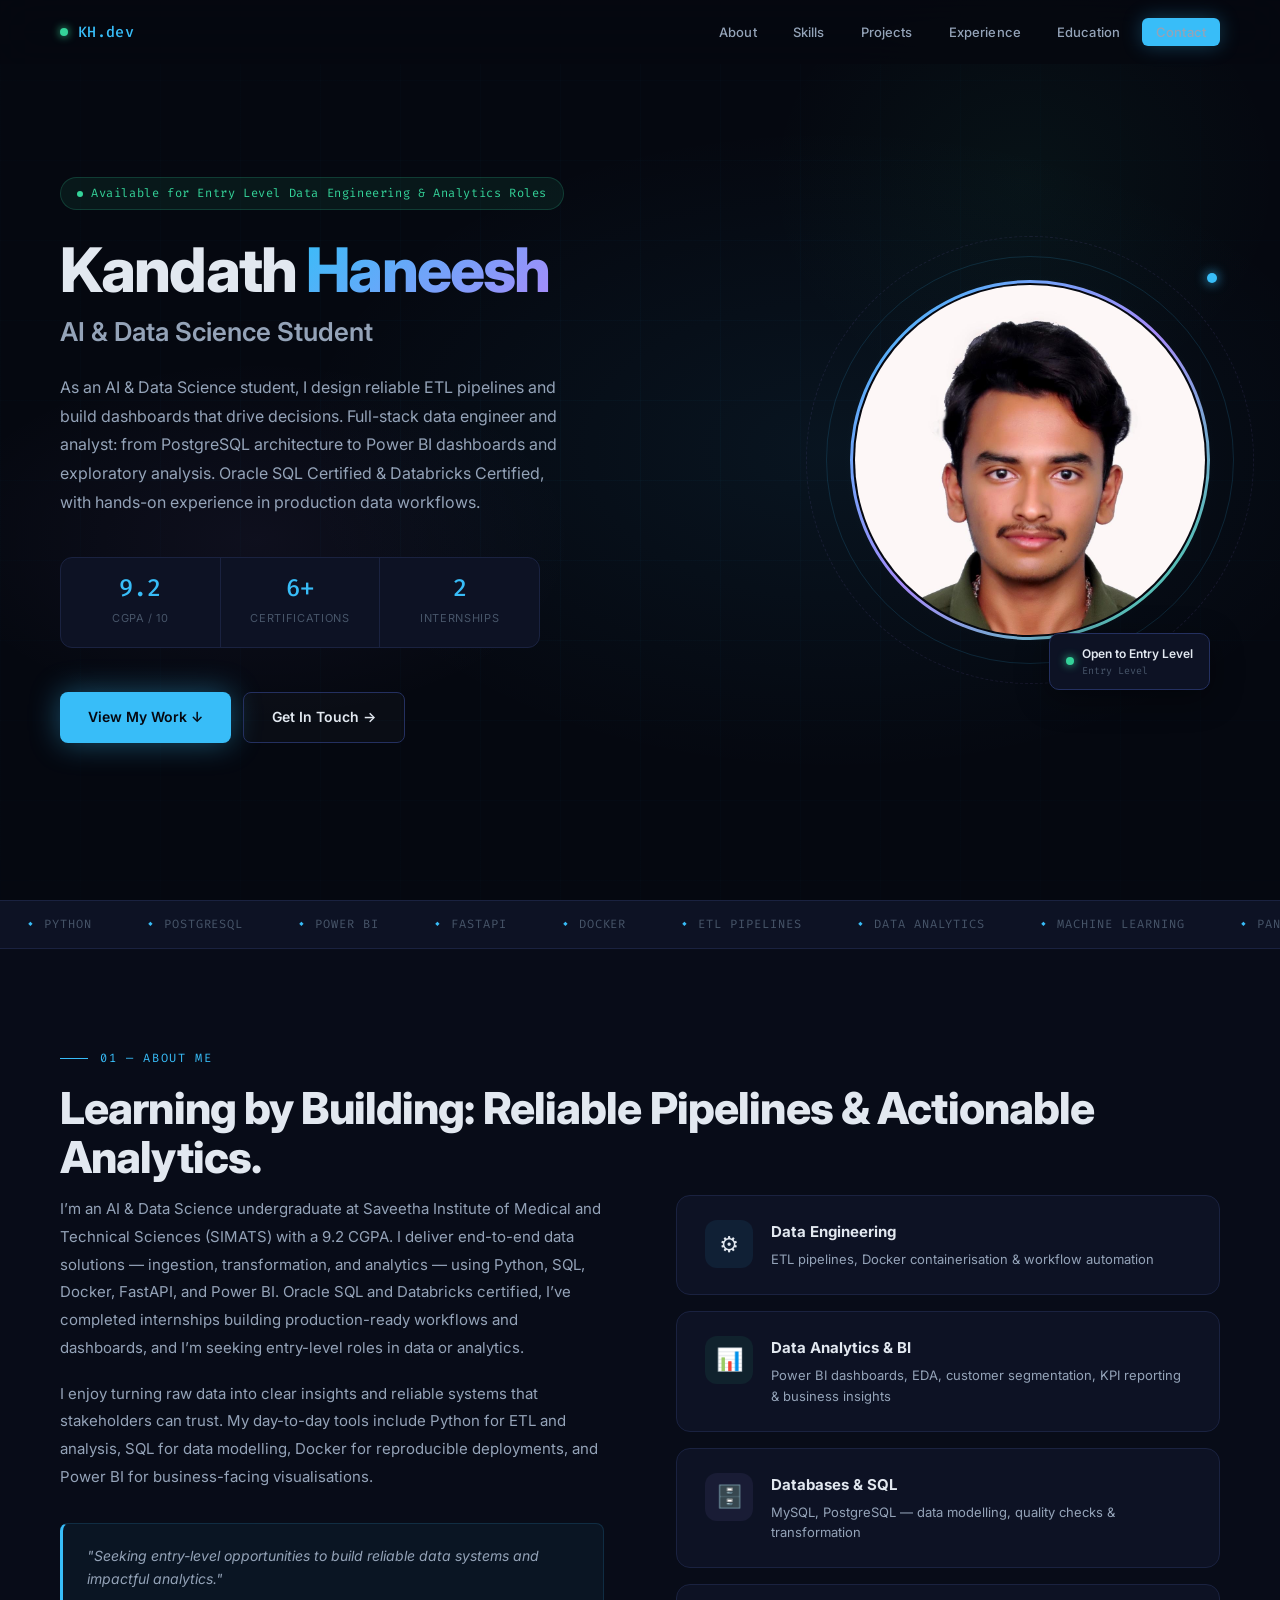
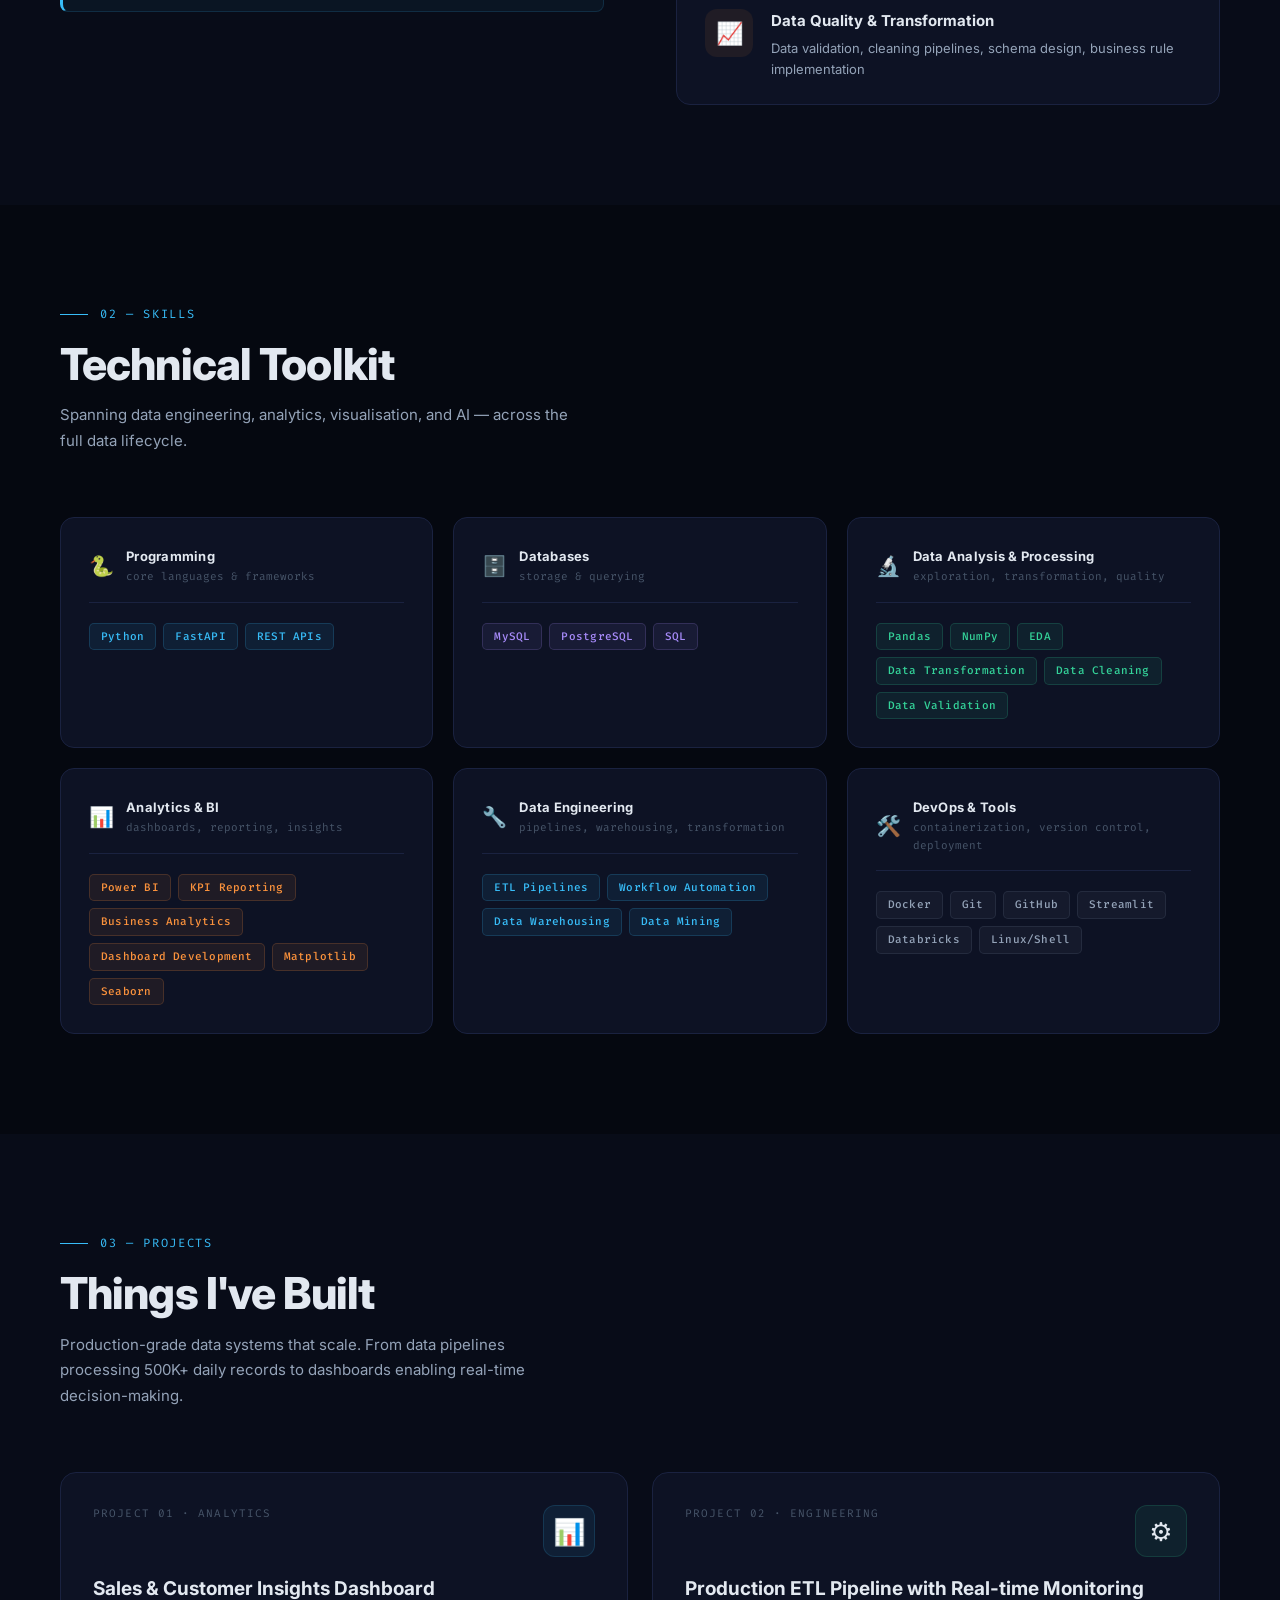
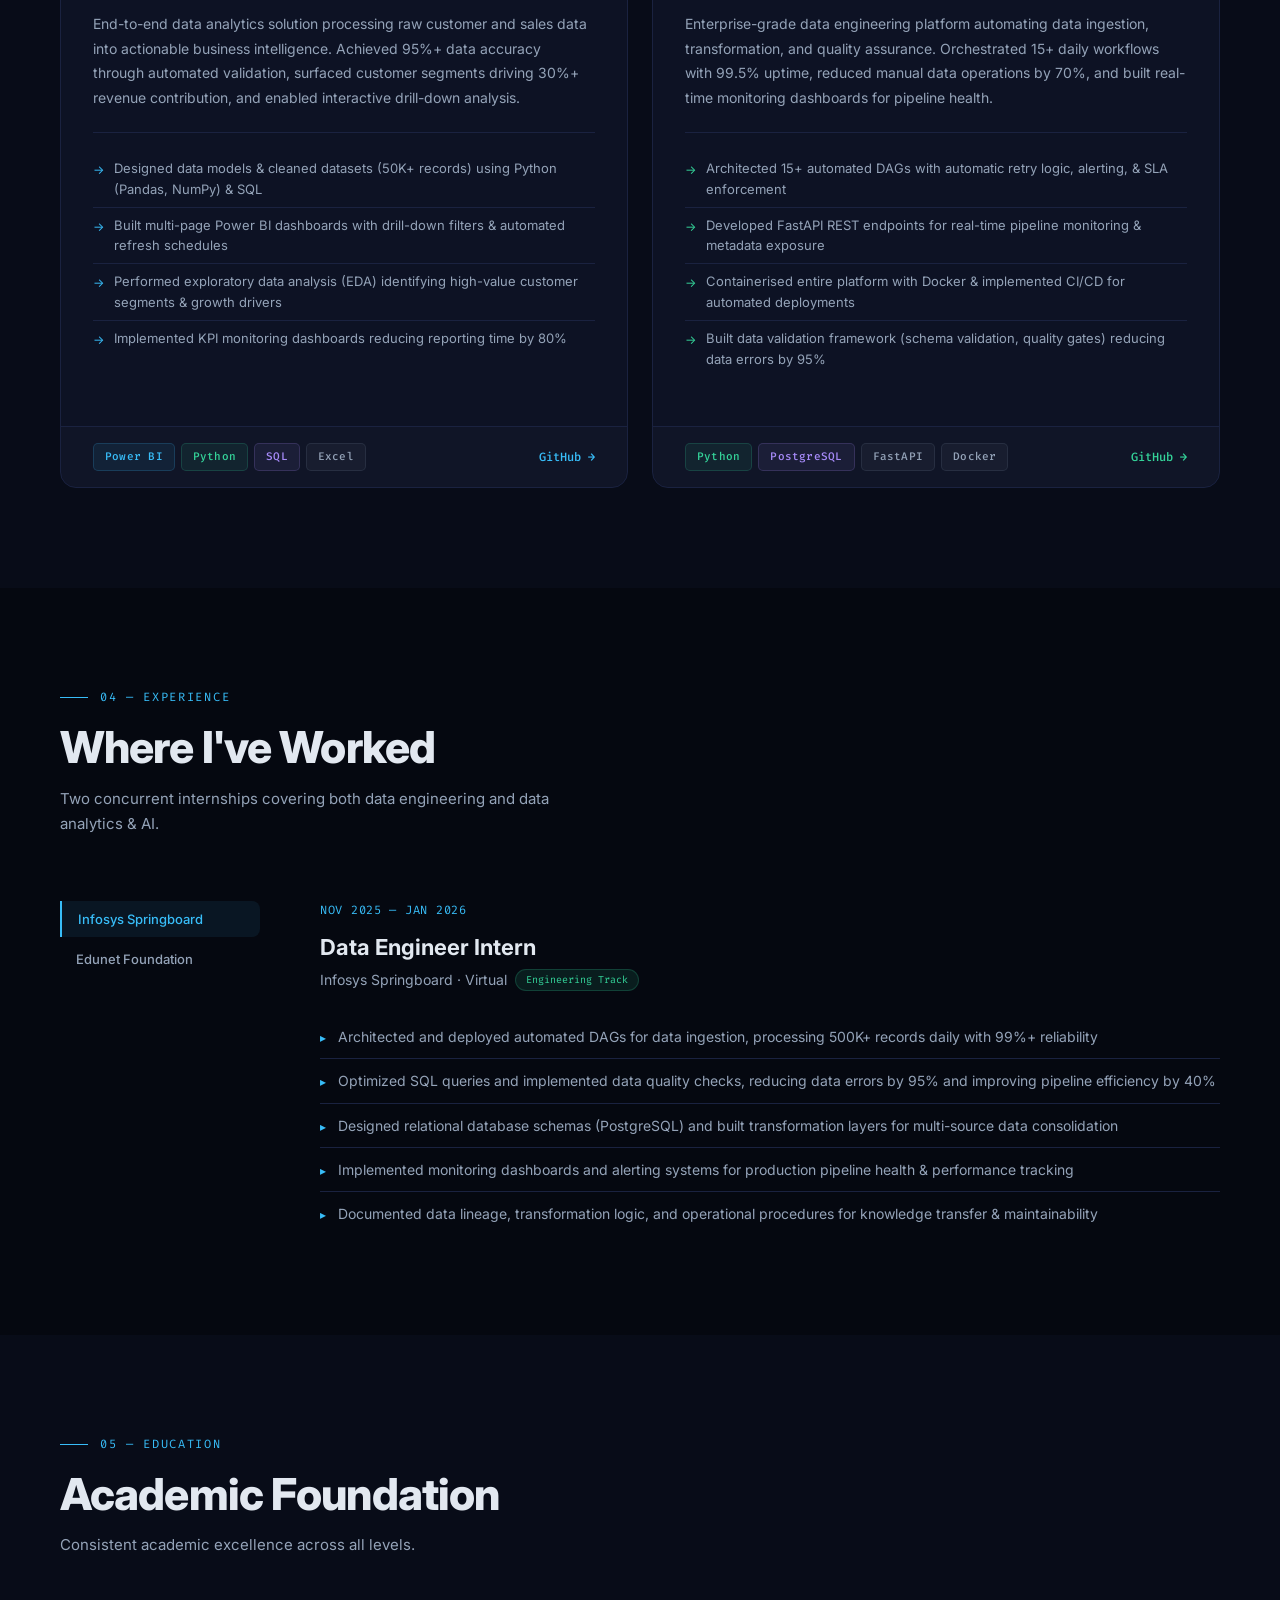
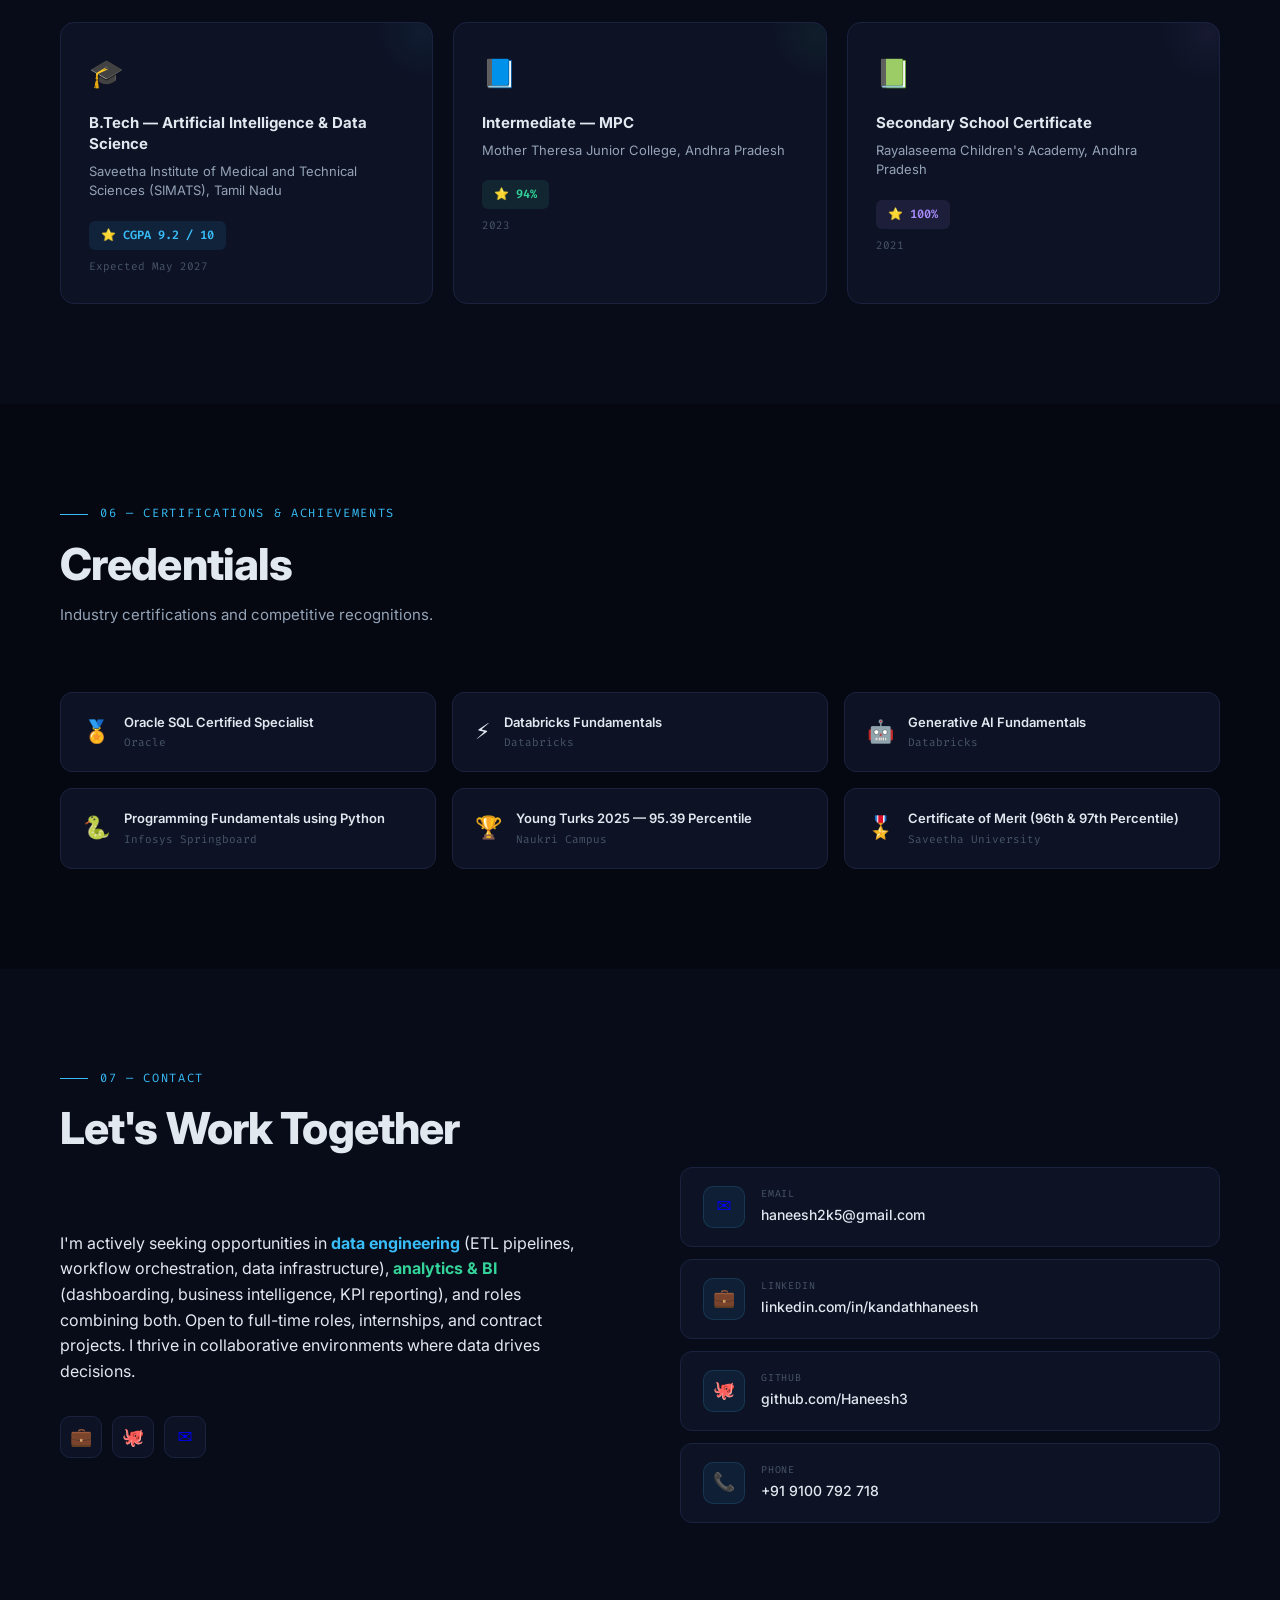
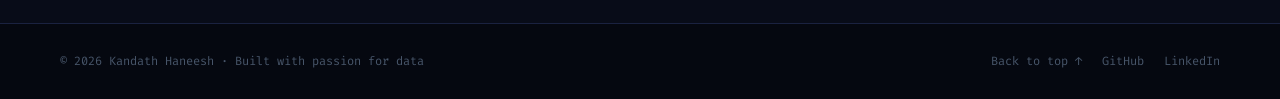
==== haneesh_portfolio.html @ 793ea44b "Initial commit" ====
<!DOCTYPE html>
<html lang="en">
<head>
<meta charset="UTF-8">
<meta name="viewport" content="width=device-width, initial-scale=1.0">
<title>Kandath Haneesh — AI & Data Science</title>
<link rel="preconnect" href="https://fonts.googleapis.com">
<link href="https://fonts.googleapis.com/css2?family=Inter:wght@300;400;500;600;700;800&family=Fira+Code:wght@300;400;500&display=swap" rel="stylesheet">
<link rel="stylesheet" href="styles.css">
</head>
<body>
<nav id="navbar">
  <a href="#hero" class="nav-logo">
    <span class="nav-logo-dot"></span>
    KH.dev
  </a>
  <ul class="nav-menu">
    <li><a href="#about">About</a></li>
    <li><a href="#skills">Skills</a></li>
    <li><a href="#projects">Projects</a></li>
    <li><a href="#experience">Experience</a></li>
    <li><a href="#education">Education</a></li>
    <li><a href="#contact" class="nav-cta">Contact</a></li>
  </ul>
</nav>
<section id="hero">
  <div class="hero-bg"></div>
  <div class="hero-grid"></div>
  <div class="hero-inner">
    <div class="hero-left">
      <div class="hero-tag">
        <span class="hero-tag-dot"></span>
        Available for Entry Level Data Engineering &amp; Analytics Roles
      </div>
      <h1 class="hero-name">
        <span class="first">Kandath </span><span class="last">Haneesh</span>
      </h1>
      <div class="hero-role">
        AI &amp; Data Science Student
      </div>
      <p class="hero-desc">
        As an AI &amp; Data Science student, I design reliable ETL pipelines and build dashboards that drive decisions. 
        Full-stack data engineer and analyst: from PostgreSQL architecture to Power BI dashboards and exploratory analysis.
        Oracle SQL Certified &amp; Databricks Certified, with hands-on experience in production data workflows.
      </p>
      <div class="hero-stats">
        <div class="hero-stat">
          <span class="stat-n">9.2</span>
          <span class="stat-l">CGPA / 10</span>
        </div>
        <div class="hero-stat">
          <span class="stat-n">6+</span>
          <span class="stat-l">Certifications</span>
        </div>
        <div class="hero-stat">
          <span class="stat-n">2</span>
          <span class="stat-l">Internships</span>
        </div>
      </div>
      <div class="hero-actions">
        <a href="#projects" class="btn-glow">View My Work ↓</a>
        <a href="#contact" class="btn-ghost">Get In Touch →</a>
      </div>
    </div>
    <div class="hero-photo-col">
      <div class="photo-frame">
        <div class="photo-rings"></div>
        <div class="photo-rings2"></div>
        <div class="photo-bg-glow"></div>
        <div class="photo-border">
          <div class="photo-border-inner">
            <img src="[data-uri]" alt="Kandath Haneesh">
          </div>
        </div>
        <div class="photo-badge">
          <span class="photo-badge-dot"></span>
          <div>
            <div class="photo-badge-text">Open to Entry Level</div>
            <div class="photo-badge-sub">Entry Level</div>
          </div>
        </div>
      </div>
    </div>
  </div>
</section>
<div class="ticker-wrap">
  <div class="ticker-track">
    <span class="ticker-item"><span class="ticker-sep">◆</span> Python</span>
    <span class="ticker-item"><span class="ticker-sep">◆</span> PostgreSQL</span>
    <span class="ticker-item"><span class="ticker-sep">◆</span> Power BI</span>
    <span class="ticker-item"><span class="ticker-sep">◆</span> FastAPI</span>
    <span class="ticker-item"><span class="ticker-sep">◆</span> Docker</span>
    <span class="ticker-item"><span class="ticker-sep">◆</span> ETL Pipelines</span>
    <span class="ticker-item"><span class="ticker-sep">◆</span> Data Analytics</span>
    <span class="ticker-item"><span class="ticker-sep">◆</span> Machine Learning</span>
    <span class="ticker-item"><span class="ticker-sep">◆</span> Pandas</span>
    <span class="ticker-item"><span class="ticker-sep">◆</span> NumPy</span>
    <span class="ticker-item"><span class="ticker-sep">◆</span> Streamlit</span>
    <span class="ticker-item"><span class="ticker-sep">◆</span> MySQL</span>
    <span class="ticker-item"><span class="ticker-sep">◆</span> Databricks</span>
    <span class="ticker-item"><span class="ticker-sep">◆</span> Python</span>
    <span class="ticker-item"><span class="ticker-sep">◆</span> PostgreSQL</span>
    <span class="ticker-item"><span class="ticker-sep">◆</span> Power BI</span>
    <span class="ticker-item"><span class="ticker-sep">◆</span> FastAPI</span>
    <span class="ticker-item"><span class="ticker-sep">◆</span> Docker</span>
    <span class="ticker-item"><span class="ticker-sep">◆</span> ETL Pipelines</span>
    <span class="ticker-item"><span class="ticker-sep">◆</span> Data Analytics</span>
    <span class="ticker-item"><span class="ticker-sep">◆</span> Machine Learning</span>
    <span class="ticker-item"><span class="ticker-sep">◆</span> Pandas</span>
    <span class="ticker-item"><span class="ticker-sep">◆</span> NumPy</span>
    <span class="ticker-item"><span class="ticker-sep">◆</span> Streamlit</span>
    <span class="ticker-item"><span class="ticker-sep">◆</span> MySQL</span>
    <span class="ticker-item"><span class="ticker-sep">◆</span> Databricks</span>
  </div>
</div>
<section class="section alt" id="about">
  <div class="section-inner">
    <div class="section-eyebrow">01 — About Me</div>
    <h2 class="section-title">Learning by Building: Reliable Pipelines &amp; Actionable Analytics.</h2>
    <div class="about-grid reveal">
      <div class="about-body">
        <p>I’m an AI &amp; Data Science undergraduate at Saveetha Institute of Medical and Technical Sciences (SIMATS) with a 9.2 CGPA. I deliver end-to-end data solutions — ingestion, transformation, and analytics — using Python, SQL, Docker, FastAPI, and Power BI. Oracle SQL and Databricks certified, I’ve completed internships building production-ready workflows and dashboards, and I’m seeking entry-level roles in data or analytics.</p>
        <p>I enjoy turning raw data into clear insights and reliable systems that stakeholders can trust. My day-to-day tools include Python for ETL and analysis, SQL for data modelling, Docker for reproducible deployments, and Power BI for business-facing visualisations.</p>
        <div class="about-highlight">
          "Seeking entry-level opportunities to build reliable data systems and impactful analytics."
        </div>
      </div>
      <div class="focus-cards">
        <div class="focus-card">
          <div class="focus-icon">⚙️</div>
          <div>
            <div class="focus-title">Data Engineering</div>
            <div class="focus-desc">ETL pipelines, Docker containerisation &amp; workflow automation</div>
          </div>
        </div>
        <div class="focus-card">
          <div class="focus-icon">📊</div>
          <div>
            <div class="focus-title">Data Analytics &amp; BI</div>
            <div class="focus-desc">Power BI dashboards, EDA, customer segmentation, KPI reporting &amp; business insights</div>
          </div>
        </div>
        <div class="focus-card">
          <div class="focus-icon">🗄️</div>
          <div>
            <div class="focus-title">Databases &amp; SQL</div>
            <div class="focus-desc">MySQL, PostgreSQL — data modelling, quality checks &amp; transformation</div>
          </div>
        </div>
        <div class="focus-card">
          <div class="focus-icon">📈</div>
          <div>
            <div class="focus-title">Data Quality &amp; Transformation</div>
            <div class="focus-desc">Data validation, cleaning pipelines, schema design, business rule implementation</div>
          </div>
        </div>
      </div>
    </div>
  </div>
</section>

<section class="section" id="skills">
  <div class="section-inner">
    <div class="section-eyebrow">02 — Skills</div>
    <h2 class="section-title">Technical Toolkit</h2>
    <p class="section-sub">Spanning data engineering, analytics, visualisation, and AI — across the full data lifecycle.</p>
    <div class="skills-grid reveal">
      <div class="skill-card">
        <div class="skill-card-head">
          <span class="skill-card-icon">🐍</span>
          <div>
            <div class="skill-card-name">Programming</div>
            <div class="skill-card-sub">core languages &amp; frameworks</div>
          </div>
        </div>
        <div class="skill-list">
          <span class="stag blue">Python</span>
          <span class="stag blue">FastAPI</span>
          <span class="stag blue">REST APIs</span>
        </div>
      </div>
      <div class="skill-card">
        <div class="skill-card-head">
          <span class="skill-card-icon">🗄️</span>
          <div>
            <div class="skill-card-name">Databases</div>
            <div class="skill-card-sub">storage &amp; querying</div>
          </div>
        </div>
        <div class="skill-list">
          <span class="stag purple">MySQL</span>
          <span class="stag purple">PostgreSQL</span>
          <span class="stag purple">SQL</span>
        </div>
      </div>
      <div class="skill-card">
        <div class="skill-card-head">
          <span class="skill-card-icon">🔬</span>
          <div>
            <div class="skill-card-name">Data Analysis &amp; Processing</div>
            <div class="skill-card-sub">exploration, transformation, quality</div>
          </div>
        </div>
        <div class="skill-list">
          <span class="stag green">Pandas</span>
          <span class="stag green">NumPy</span>
          <span class="stag green">EDA</span>
          <span class="stag green">Data Transformation</span>
          <span class="stag green">Data Cleaning</span>
          <span class="stag green">Data Validation</span>
        </div>
      </div>
      <div class="skill-card">
        <div class="skill-card-head">
          <span class="skill-card-icon">📊</span>
          <div>
            <div class="skill-card-name">Analytics &amp; BI</div>
            <div class="skill-card-sub">dashboards, reporting, insights</div>
          </div>
        </div>
        <div class="skill-list">
          <span class="stag orange">Power BI</span>
          <span class="stag orange">KPI Reporting</span>
          <span class="stag orange">Business Analytics</span>
          <span class="stag orange">Dashboard Development</span>
          <span class="stag orange">Matplotlib</span>
          <span class="stag orange">Seaborn</span>
        </div>
      </div>
      <div class="skill-card">
        <div class="skill-card-head">
          <span class="skill-card-icon">🔧</span>
          <div>
            <div class="skill-card-name">Data Engineering</div>
            <div class="skill-card-sub">pipelines, warehousing, transformation</div>
          </div>
        </div>
        <div class="skill-list">
          <span class="stag blue">ETL Pipelines</span>
          <span class="stag blue">Workflow Automation</span>
          <span class="stag blue">Data Warehousing</span>
          <span class="stag blue">Data Mining</span>
        </div>
      </div>
      <div class="skill-card">
        <div class="skill-card-head">
          <span class="skill-card-icon">🛠️</span>
          <div>
            <div class="skill-card-name">DevOps &amp; Tools</div>
            <div class="skill-card-sub">containerization, version control, deployment</div>
          </div>
        </div>
        <div class="skill-list">
          <span class="stag gray">Docker</span>
          <span class="stag gray">Git</span>
          <span class="stag gray">GitHub</span>
          <span class="stag gray">Streamlit</span>
          <span class="stag gray">Databricks</span>
          <span class="stag gray">Linux/Shell</span>
        </div>
      </div>
    </div>
  </div>
</section>

<section class="section alt" id="projects">
  <div class="section-inner">
    <div class="section-eyebrow">03 — Projects</div>
    <h2 class="section-title">Things I've Built</h2>
    <p class="section-sub">Production-grade data systems that scale. From data pipelines processing 500K+ daily records to dashboards enabling real-time decision-making.</p>
    <div class="projects-grid reveal">

      <div class="proj-card">
        <div class="proj-top">
          <div class="proj-num">PROJECT 01 · ANALYTICS</div>
          <div class="proj-icon">📊</div>
        </div>
        <div class="proj-body">
          <div class="proj-title">Sales &amp; Customer Insights Dashboard</div>
          <div class="proj-desc">End-to-end data analytics solution processing raw customer and sales data into actionable business intelligence. Achieved 95%+ data accuracy through automated validation, surfaced customer segments driving 30%+ revenue contribution, and enabled interactive drill-down analysis.</div>
          <div class="proj-divider"></div>
          <ul class="proj-points">
            <li><span class="proj-arrow">→</span>Designed data models &amp; cleaned datasets (50K+ records) using Python (Pandas, NumPy) &amp; SQL</li>
            <li><span class="proj-arrow">→</span>Built multi-page Power BI dashboards with drill-down filters &amp; automated refresh schedules</li>
            <li><span class="proj-arrow">→</span>Performed exploratory data analysis (EDA) identifying high-value customer segments &amp; growth drivers</li>
            <li><span class="proj-arrow">→</span>Implemented KPI monitoring dashboards reducing reporting time by 80%</li>
          </ul>
        </div>
        <div class="proj-footer">
          <div class="proj-tags">
            <span class="stag blue">Power BI</span>
            <span class="stag green">Python</span>
            <span class="stag purple">SQL</span>
            <span class="stag gray">Excel</span>
          </div>
          <a href="https://github.com/Haneesh3/Sales-and-Customer-Insights-Dashboard-.git" target="_blank" class="proj-link">GitHub →</a>
        </div>
      </div>

      <div class="proj-card">
        <div class="proj-top">
          <div class="proj-num">PROJECT 02 · ENGINEERING</div>
          <div class="proj-icon">⚙️</div>
        </div>
        <div class="proj-body">
          <div class="proj-title">Production ETL Pipeline with Real-time Monitoring</div>
          <div class="proj-desc">Enterprise-grade data engineering platform automating data ingestion, transformation, and quality assurance. Orchestrated 15+ daily workflows with 99.5% uptime, reduced manual data operations by 70%, and built real-time monitoring dashboards for pipeline health.</div>
          <div class="proj-divider"></div>
          <ul class="proj-points">
            <li><span class="proj-arrow">→</span>Architected 15+ automated DAGs with automatic retry logic, alerting, &amp; SLA enforcement</li>
            <li><span class="proj-arrow">→</span>Developed FastAPI REST endpoints for real-time pipeline monitoring &amp; metadata exposure</li>
            <li><span class="proj-arrow">→</span>Containerised entire platform with Docker &amp; implemented CI/CD for automated deployments</li>
            <li><span class="proj-arrow">→</span>Built data validation framework (schema validation, quality gates) reducing data errors by 95%</li>
          </ul>
        </div>
        <div class="proj-footer">
          <div class="proj-tags">
            <span class="stag green">Python</span>
            <span class="stag purple">PostgreSQL</span>
            <span class="stag gray">FastAPI</span>
            <span class="stag gray">Docker</span>
          </div>
          <a href="https://github.com/Haneesh3/etl_orchestrating_with_data.git" target="_blank" class="proj-link">GitHub →</a>
        </div>
      </div>

    </div>
  </div>
</section>

<section class="section" id="experience">
  <div class="section-inner">
    <div class="section-eyebrow">04 — Experience</div>
    <h2 class="section-title">Where I've Worked</h2>
    <p class="section-sub">Two concurrent internships covering both data engineering and data analytics &amp; AI.</p>
    <div class="exp-layout reveal">
      <div class="exp-nav">
        <button class="exp-nav-btn active" onclick="showExp(0,this)">Infosys Springboard</button>
        <button class="exp-nav-btn" onclick="showExp(1,this)">Edunet Foundation</button>
      </div>
      <div>
        <div class="exp-panel active" id="exp-0">
          <div class="exp-period">NOV 2025 — JAN 2026</div>
          <div class="exp-role">Data Engineer Intern</div>
          <div class="exp-company">
            Infosys Springboard · Virtual
            <span class="exp-badge">Engineering Track</span>
          </div>
          <ul class="exp-points">
            <li><span class="exp-bullet">▸</span>Architected and deployed automated DAGs for data ingestion, processing 500K+ records daily with 99%+ reliability</li>
            <li><span class="exp-bullet">▸</span>Optimized SQL queries and implemented data quality checks, reducing data errors by 95% and improving pipeline efficiency by 40%</li>
            <li><span class="exp-bullet">▸</span>Designed relational database schemas (PostgreSQL) and built transformation layers for multi-source data consolidation</li>
            <li><span class="exp-bullet">▸</span>Implemented monitoring dashboards and alerting systems for production pipeline health &amp; performance tracking</li>
            <li><span class="exp-bullet">▸</span>Documented data lineage, transformation logic, and operational procedures for knowledge transfer &amp; maintainability</li>
          </ul>
        </div>
        <div class="exp-panel" id="exp-1">
          <div class="exp-period">NOV 2025 — JAN 2026</div>
          <div class="exp-role">Data Analytics &amp; AI Intern</div>
          <div class="exp-company">
            Edunet Foundation · Virtual
            <span class="exp-badge" style="background:rgba(167,139,250,0.1);color:var(--purple);border-color:rgba(167,139,250,0.2)">Analytics Track</span>
          </div>
          <ul class="exp-points">
            <li><span class="exp-bullet" style="color:var(--purple)">▸</span>Built EV Analytics Platform monitoring 1000+ electric vehicles, tracking battery health, performance metrics, &amp; operational insights</li>
            <li><span class="exp-bullet" style="color:var(--purple)">▸</span>Performed end-to-end exploratory data analysis (EDA) identifying key performance trends &amp; optimization opportunities</li>
            <li><span class="exp-bullet" style="color:var(--purple)">▸</span>Cleaned and transformed multi-source datasets (50K+ records) using Python (Pandas/NumPy) for analytics readiness</li>
            <li><span class="exp-bullet" style="color:var(--purple)">▸</span>Created interactive dashboards &amp; reports for stakeholder presentations, enabling data-driven decision making</li>
          </ul>
        </div>
      </div>
    </div>
  </div>
</section>

<section class="section alt" id="education">
  <div class="section-inner">
    <div class="section-eyebrow">05 — Education</div>
    <h2 class="section-title">Academic Foundation</h2>
    <p class="section-sub">Consistent academic excellence across all levels.</p>
    <div class="edu-grid reveal">
      <div class="edu-card">
        <div class="edu-icon">🎓</div>
        <div class="edu-degree">B.Tech — Artificial Intelligence &amp; Data Science</div>
        <div class="edu-school">Saveetha Institute of Medical and Technical Sciences (SIMATS), Tamil Nadu</div>
        <div class="edu-footer">
          <span class="edu-pill blue">⭐ CGPA 9.2 / 10</span>
          <span class="edu-year">Expected May 2027</span>
        </div>
      </div>
      <div class="edu-card">
        <div class="edu-icon">📘</div>
        <div class="edu-degree">Intermediate — MPC</div>
        <div class="edu-school">Mother Theresa Junior College, Andhra Pradesh</div>
        <div class="edu-footer">
          <span class="edu-pill green">⭐ 94%</span>
          <span class="edu-year">2023</span>
        </div>
      </div>
      <div class="edu-card">
        <div class="edu-icon">📗</div>
        <div class="edu-degree">Secondary School Certificate</div>
        <div class="edu-school">Rayalaseema Children's Academy, Andhra Pradesh</div>
        <div class="edu-footer">
          <span class="edu-pill purple">⭐ 100%</span>
          <span class="edu-year">2021</span>
        </div>
      </div>
    </div>
  </div>
</section>
<section class="section" id="certifications">
  <div class="section-inner">
    <div class="section-eyebrow">06 — Certifications &amp; Achievements</div>
    <h2 class="section-title">Credentials</h2>
    <p class="section-sub">Industry certifications and competitive recognitions.</p>
    <div class="cert-grid reveal">
      <div class="cert-card">
        <div class="cert-emoji">🏅</div>
        <div>
          <div class="cert-name">Oracle SQL Certified Specialist</div>
          <div class="cert-by">Oracle</div>
        </div>
      </div>
      <div class="cert-card">
        <div class="cert-emoji">⚡</div>
        <div>
          <div class="cert-name">Databricks Fundamentals</div>
          <div class="cert-by">Databricks</div>
        </div>
      </div>
      <div class="cert-card">
        <div class="cert-emoji">🤖</div>
        <div>
          <div class="cert-name">Generative AI Fundamentals</div>
          <div class="cert-by">Databricks</div>
        </div>
      </div>
      <div class="cert-card">
        <div class="cert-emoji">🐍</div>
        <div>
          <div class="cert-name">Programming Fundamentals using Python</div>
          <div class="cert-by">Infosys Springboard</div>
        </div>
      </div>
      <div class="cert-card">
        <div class="cert-emoji">🏆</div>
        <div>
          <div class="cert-name">Young Turks 2025 — 95.39 Percentile</div>
          <div class="cert-by">Naukri Campus</div>
        </div>
      </div>
      <div class="cert-card">
        <div class="cert-emoji">🎖️</div>
        <div>
          <div class="cert-name">Certificate of Merit (96th &amp; 97th Percentile)</div>
          <div class="cert-by">Saveetha University</div>
        </div>
      </div>
    </div>
  </div>
</section>

<section class="section alt" id="contact">
  <div class="section-inner">
    <div class="section-eyebrow">07 — Contact</div>
    <h2 class="section-title">Let's Work Together</h2>
    <div class="contact-wrap reveal">
      <div>
        <p>I'm actively seeking opportunities in <strong style="color:var(--accent)">data engineering</strong> (ETL pipelines, workflow orchestration, data infrastructure), <strong style="color:var(--green)">analytics &amp; BI</strong> (dashboarding, business intelligence, KPI reporting), and roles combining both. Open to full-time roles, internships, and contract projects. I thrive in collaborative environments where data drives decisions.</p>
        
        <div class="contact-socials">
          <a href="https://linkedin.com/in/kandathhaneesh" target="_blank" class="social-btn" title="LinkedIn">💼</a>
          <a href="https://github.com/Haneesh3" target="_blank" class="social-btn" title="GitHub">🐙</a>
          <a href="mailto:haneesh2k5@gmail.com" class="social-btn" title="Email">✉️</a>
        </div>
      </div>
      <div class="contact-cards">
        <a href="mailto:haneesh2k5@gmail.com" class="contact-card">
          <div class="contact-card-icon">✉️</div>
          <div>
            <div class="contact-card-label">Email</div>
            <div class="contact-card-val">haneesh2k5@gmail.com</div>
          </div>
        </a>
        <a href="https://linkedin.com/in/kandathhaneesh" target="_blank" class="contact-card">
          <div class="contact-card-icon">💼</div>
          <div>
            <div class="contact-card-label">LinkedIn</div>
            <div class="contact-card-val">linkedin.com/in/kandathhaneesh</div>
          </div>
        </a>
        <a href="https://github.com/Haneesh3" target="_blank" class="contact-card">
          <div class="contact-card-icon">🐙</div>
          <div>
            <div class="contact-card-label">GitHub</div>
            <div class="contact-card-val">github.com/Haneesh3</div>
          </div>
        </a>
        <a href="tel:+919100792718" class="contact-card">
          <div class="contact-card-icon">📞</div>
          <div>
            <div class="contact-card-label">Phone</div>
            <div class="contact-card-val">+91 9100 792 718</div>
          </div>
        </a>
      </div>
    </div>
  </div>
</section>
<footer>
  <div class="footer-l">© 2026 Kandath Haneesh · Built with passion for data</div>
  <div class="footer-r">
    <a href="#hero">Back to top ↑</a>
    <a href="https://github.com/Haneesh3" target="_blank">GitHub</a>
    <a href="https://linkedin.com/in/kandathhaneesh" target="_blank">LinkedIn</a>
  </div>
</footer>

<script src="script.js"></script>
</body>
</html>
---- styles.css ----
*,*::before,*::after{box-sizing:border-box;margin:0;padding:0}
:root{
  --bg:#050810;
  --bg2:#080c18;
  --card:#0d1224;
  --card2:#101628;
  --border:#1a2240;
  --border2:#243060;
  --accent:#38bdf8;
  --accent-glow:rgba(56,189,248,0.15);
  --green:#34d399;
  --green-glow:rgba(52,211,153,0.12);
  --purple:#a78bfa;
  --purple-glow:rgba(167,139,250,0.12);
  --orange:#fb923c;
  --text:#e2e8f0;
  --text2:#94a3b8;
  --text3:#475569;
  --sans:'Inter',system-ui,sans-serif;
  --mono:'Fira Code',monospace;
}
html{scroll-behavior:smooth}
body{background:var(--bg);color:var(--text);font-family:var(--sans);font-size:16px;line-height:1.6;overflow-x:hidden}
::-webkit-scrollbar{width:6px}
::-webkit-scrollbar-track{background:var(--bg)}
::-webkit-scrollbar-thumb{background:var(--border2);border-radius:3px}
#navbar{
  position:fixed;top:0;left:0;right:0;z-index:1000;
  padding:0 60px;height:64px;
  display:flex;align-items:center;justify-content:space-between;
  background:rgba(5,8,16,0.8);
  backdrop-filter:blur(20px);
  border-bottom:1px solid transparent;
  transition:border-color 0.3s;
}
#navbar.scrolled{border-bottom-color:var(--border)}
.nav-logo{
  font-family:var(--mono);font-size:15px;font-weight:500;
  color:var(--accent);letter-spacing:0.02em;
  display:flex;align-items:center;gap:10px;
  text-decoration:none;
}
.nav-logo-dot{
  width:8px;height:8px;border-radius:50%;
  background:var(--green);
  box-shadow:0 0 8px var(--green);
  animation:pulse 2s ease-in-out infinite;
}
.nav-menu{display:flex;align-items:center;gap:8px;list-style:none}
.nav-menu a{
  font-size:13px;font-weight:500;color:var(--text2);
  text-decoration:none;padding:6px 14px;border-radius:6px;
  transition:all 0.2s;letter-spacing:0.01em;
}
.nav-menu a:hover{color:var(--text);background:rgba(255,255,255,0.05)}
.nav-cta{
  font-size:13px;font-weight:600;
  color:var(--bg);background:var(--accent);
  padding:8px 18px;border-radius:7px;
  text-decoration:none;transition:all 0.2s;
  box-shadow:0 0 20px rgba(56,189,248,0.3);
}
.nav-cta:hover{transform:translateY(-1px);box-shadow:0 0 30px rgba(56,189,248,0.5)}
#hero{
  min-height:100vh;display:flex;align-items:center;
  padding:100px 60px 80px;
  position:relative;overflow:hidden;
}
.hero-bg{
  position:absolute;inset:0;
  background:
    radial-gradient(ellipse 70% 60% at 65% 50%, rgba(56,189,248,0.07) 0%, transparent 60%),
    radial-gradient(ellipse 50% 40% at 20% 60%, rgba(167,139,250,0.06) 0%, transparent 50%),
    radial-gradient(ellipse 40% 50% at 80% 20%, rgba(52,211,153,0.05) 0%, transparent 50%);
}
.hero-grid{
  position:absolute;inset:0;
  background-image:linear-gradient(rgba(56,189,248,0.03) 1px,transparent 1px),linear-gradient(90deg,rgba(56,189,248,0.03) 1px,transparent 1px);
  background-size:80px 80px;
  mask-image:radial-gradient(ellipse 90% 90% at 50% 50%,black,transparent);
}
.hero-inner{
  position:relative;z-index:2;
  display:grid;grid-template-columns:1fr 380px;
  gap:80px;align-items:center;width:100%;max-width:1200px;margin:0 auto;
}
.hero-tag{
  display:inline-flex;align-items:center;gap:8px;
  background:rgba(52,211,153,0.08);border:1px solid rgba(52,211,153,0.2);
  border-radius:100px;padding:6px 16px;
  font-family:var(--mono);font-size:12px;color:var(--green);
  letter-spacing:0.05em;margin-bottom:28px;
}
.hero-tag-dot{
  width:6px;height:6px;border-radius:50%;
  background:var(--green);
  animation:pulse 1.8s ease-in-out infinite;
}
.hero-name{
  font-size:clamp(38px,4.8vw,64px);
  font-weight:800;line-height:1.05;
  letter-spacing:-0.03em;
  margin-bottom:12px;
}
.hero-name .first{color:var(--text)}
.hero-name .last{
  background:linear-gradient(135deg,var(--accent) 0%,var(--purple) 100%);
  -webkit-background-clip:text;-webkit-text-fill-color:transparent;background-clip:text;
}
.hero-role{
  font-size:clamp(18px,2.2vw,26px);font-weight:600;
  color:var(--text2);margin-bottom:24px;line-height:1.3;
}
.hero-role span{color:var(--accent)}
.hero-desc{
  font-size:16px;color:var(--text2);
  max-width:500px;line-height:1.8;margin-bottom:40px;
}
.hero-stats{
  display:flex;gap:0;margin-bottom:44px;
  border:1px solid var(--border);border-radius:12px;
  overflow:hidden;background:var(--card);
  max-width:480px;
}
.hero-stat{
  flex:1;padding:18px 20px;text-align:center;
  border-right:1px solid var(--border);
}
.hero-stat:last-child{border-right:none}
.stat-n{
  font-family:var(--mono);font-size:24px;font-weight:500;
  color:var(--accent);display:block;line-height:1;margin-bottom:4px;
}
.stat-l{font-size:11px;color:var(--text3);letter-spacing:0.06em;text-transform:uppercase}
.hero-actions{display:flex;gap:12px;flex-wrap:wrap}
.btn-glow{
  padding:13px 28px;border-radius:8px;font-size:14px;font-weight:600;
  text-decoration:none;display:inline-flex;align-items:center;gap:8px;
  background:var(--accent);color:#050810;
  box-shadow:0 0 30px rgba(56,189,248,0.4);
  transition:all 0.25s;
}
.btn-glow:hover{transform:translateY(-2px);box-shadow:0 0 50px rgba(56,189,248,0.6)}
.btn-ghost{
  padding:13px 28px;border-radius:8px;font-size:14px;font-weight:600;
  text-decoration:none;display:inline-flex;align-items:center;gap:8px;
  color:var(--text);border:1px solid var(--border2);
  transition:all 0.25s;background:rgba(255,255,255,0.02);
}
.btn-ghost:hover{border-color:var(--accent);color:var(--accent);background:rgba(56,189,248,0.05)}
.hero-photo-col{
  display:flex;justify-content:center;align-items:center;
  position:relative;
}
.photo-frame{
  position:relative;width:360px;height:360px;
}
.photo-rings{
  position:absolute;inset:-24px;border-radius:50%;
  border:1px solid rgba(56,189,248,0.15);
  animation:spin 20s linear infinite;
}
.photo-rings::before{
  content:'';position:absolute;
  top:16px;right:16px;
  width:10px;height:10px;border-radius:50%;
  background:var(--accent);
  box-shadow:0 0 12px var(--accent);
}
.photo-rings2{
  position:absolute;inset:-44px;border-radius:50%;
  border:1px dashed rgba(167,139,250,0.1);
  animation:spin 35s linear infinite reverse;
}
.photo-bg-glow{
  position:absolute;inset:-10px;border-radius:50%;
  background:radial-gradient(circle,rgba(56,189,248,0.12) 0%,transparent 70%);
}
.photo-border{
  position:absolute;inset:0;border-radius:50%;
  padding:3px;
  background:linear-gradient(135deg,var(--accent),var(--purple),var(--green));
}
.photo-border-inner{
  width:100%;height:100%;border-radius:50%;
  overflow:hidden;background:var(--bg);
  border:2px solid var(--bg);
}
.photo-border-inner img{
  width:100%;height:100%;
  object-fit:cover;object-position:center top;
  display:block;
}
.photo-badge{
  position:absolute;bottom:-50px;right:0;
  background:var(--card);border:1px solid var(--border2);
  border-radius:10px;padding:10px 16px;
  display:flex;align-items:center;gap:8px;
  box-shadow:0 8px 32px rgba(0,0,0,0.4);
}
.photo-badge-dot{
  width:8px;height:8px;border-radius:50%;
  background:var(--green);box-shadow:0 0 8px var(--green);
  animation:pulse 2s ease-in-out infinite;
}
.photo-badge-text{font-size:12px;font-weight:600;color:var(--text)}
.photo-badge-sub{font-size:10px;color:var(--text3);font-family:var(--mono)}
.ticker-wrap{
  overflow:hidden;padding:14px 0;
  border-top:1px solid var(--border);border-bottom:1px solid var(--border);
  background:var(--card);
}
.ticker-track{
  display:flex;gap:0;
  animation:ticker 30s linear infinite;
  white-space:nowrap;
}
.ticker-item{
  display:inline-flex;align-items:center;gap:10px;
  padding:0 28px;
  font-family:var(--mono);font-size:12px;color:var(--text3);
  letter-spacing:0.08em;text-transform:uppercase;
}
.ticker-sep{color:var(--accent);font-size:8px}
.section{padding:100px 60px}
.section.alt{background:var(--bg2)}
.section-inner{max-width:1200px;margin:0 auto}
.section-eyebrow{
  font-family:var(--mono);font-size:12px;color:var(--accent);
  letter-spacing:0.14em;text-transform:uppercase;
  display:flex;align-items:center;gap:12px;margin-bottom:16px;
}
.section-eyebrow::before{
  content:'';width:28px;height:1px;background:var(--accent);
}
.section-title{
  font-size:clamp(30px,3.5vw,44px);font-weight:800;
  letter-spacing:-0.02em;line-height:1.1;margin-bottom:14px;
}
.section-sub{
  font-size:15px;color:var(--text2);max-width:520px;
  line-height:1.7;margin-bottom:64px;
}
.about-grid{display:grid;grid-template-columns:1fr 1fr;gap:72px;align-items:start}
.about-body p{color:var(--text2);margin-bottom:18px;line-height:1.85;font-size:15px}
.about-highlight{
  margin-top:32px;
  padding:20px 24px;
  background:rgba(56,189,248,0.05);
  border:1px solid rgba(56,189,248,0.15);
  border-left:3px solid var(--accent);
  border-radius:8px;
  font-size:14px;color:var(--text2);line-height:1.7;
  font-style:italic;
}
.focus-cards{display:flex;flex-direction:column;gap:16px}
.focus-card{
  background:var(--card);border:1px solid var(--border);
  border-radius:14px;padding:24px 28px;
  display:flex;align-items:flex-start;gap:18px;
  transition:all 0.25s;
  position:relative;overflow:hidden;
}
.focus-card::before{
  content:'';position:absolute;
  top:0;left:0;bottom:0;width:3px;
  background:var(--accent);opacity:0;transition:opacity 0.25s;
}
.focus-card:hover{border-color:var(--border2);transform:translateX(4px)}
.focus-card:hover::before{opacity:1}
.focus-card:nth-child(2){--accent:var(--green)}
.focus-card:nth-child(3){--accent:var(--purple)}
.focus-card:nth-child(4){--accent:var(--orange)}
.focus-icon{
  font-size:22px;flex-shrink:0;
  width:48px;height:48px;border-radius:12px;
  display:flex;align-items:center;justify-content:center;
  background:rgba(56,189,248,0.08);
}
.focus-card:nth-child(2) .focus-icon{background:rgba(52,211,153,0.08)}
.focus-card:nth-child(3) .focus-icon{background:rgba(167,139,250,0.08)}
.focus-card:nth-child(4) .focus-icon{background:rgba(251,146,60,0.08)}
.focus-title{font-size:15px;font-weight:700;margin-bottom:5px}
.focus-desc{font-size:13px;color:var(--text2);line-height:1.6}
.skills-grid{display:grid;grid-template-columns:repeat(3,1fr);gap:20px}
.skill-card{
  background:var(--card);border:1px solid var(--border);
  border-radius:14px;padding:28px;
  transition:all 0.25s;
}
.skill-card:hover{border-color:var(--border2);transform:translateY(-3px);box-shadow:0 12px 40px rgba(0,0,0,0.3)}
.skill-card-head{
  display:flex;align-items:center;gap:12px;
  margin-bottom:20px;padding-bottom:16px;
  border-bottom:1px solid var(--border);
}
.skill-card-icon{font-size:20px}
.skill-card-name{font-size:13px;font-weight:700;letter-spacing:0.02em}
.skill-card-sub{font-size:11px;color:var(--text3);font-family:var(--mono);margin-top:1px}
.skill-list{display:flex;flex-wrap:wrap;gap:7px}
.stag{
  font-family:var(--mono);font-size:11px;font-weight:500;
  padding:4px 11px;border-radius:5px;letter-spacing:0.02em;
}
.stag.blue{background:rgba(56,189,248,0.08);color:var(--accent);border:1px solid rgba(56,189,248,0.18)}
.stag.green{background:rgba(52,211,153,0.08);color:var(--green);border:1px solid rgba(52,211,153,0.18)}
.stag.purple{background:rgba(167,139,250,0.08);color:var(--purple);border:1px solid rgba(167,139,250,0.18)}
.stag.orange{background:rgba(251,146,60,0.08);color:var(--orange);border:1px solid rgba(251,146,60,0.18)}
.stag.gray{background:rgba(148,163,184,0.06);color:var(--text2);border:1px solid rgba(148,163,184,0.12)}
.projects-grid{display:grid;grid-template-columns:1fr 1fr;gap:24px}
.proj-card{
  background:var(--card);border:1px solid var(--border);
  border-radius:16px;overflow:hidden;
  transition:all 0.3s;display:flex;flex-direction:column;
}
.proj-card:hover{border-color:var(--border2);transform:translateY(-4px);box-shadow:0 20px 60px rgba(0,0,0,0.4)}
.proj-top{
  padding:32px 32px 0;
  display:flex;justify-content:space-between;align-items:flex-start;
}
.proj-num{
  font-family:var(--mono);font-size:11px;
  color:var(--text3);letter-spacing:0.1em;
}
.proj-icon{
  font-size:26px;width:52px;height:52px;border-radius:12px;
  display:flex;align-items:center;justify-content:center;
  background:rgba(56,189,248,0.08);border:1px solid rgba(56,189,248,0.15);
}
.proj-card:nth-child(2) .proj-icon{background:rgba(52,211,153,0.08);border-color:rgba(52,211,153,0.15)}
.proj-body{padding:20px 32px 28px;flex:1;display:flex;flex-direction:column}
.proj-title{font-size:19px;font-weight:700;margin-bottom:10px;line-height:1.3}
.proj-desc{font-size:14px;color:var(--text2);line-height:1.75;margin-bottom:22px}
.proj-divider{height:1px;background:var(--border);margin-bottom:18px}
.proj-points{list-style:none;margin-bottom:22px;flex:1}
.proj-points li{
  font-size:13px;color:var(--text2);
  padding:7px 0;display:flex;gap:10px;align-items:flex-start;
  border-bottom:1px solid var(--border);
}
.proj-points li:last-child{border-bottom:none}
.proj-arrow{color:var(--accent);flex-shrink:0;font-size:12px;margin-top:2px}
.proj-card:nth-child(2) .proj-arrow{color:var(--green)}
.proj-footer{
  display:flex;align-items:center;justify-content:space-between;
  padding:16px 32px;
  border-top:1px solid var(--border);
  background:rgba(255,255,255,0.01);
}
.proj-tags{display:flex;flex-wrap:wrap;gap:6px}
.proj-link{
  font-family:var(--mono);font-size:12px;
  color:var(--accent);text-decoration:none;
  display:flex;align-items:center;gap:6px;white-space:nowrap;
  font-weight:500;transition:gap 0.2s;
}
.proj-card:nth-child(2) .proj-link{color:var(--green)}
.proj-link:hover{gap:10px}
.exp-layout{display:grid;grid-template-columns:200px 1fr;gap:60px}
.exp-nav{display:flex;flex-direction:column;gap:4px}
.exp-nav-btn{
  padding:10px 16px;border-radius:8px;cursor:pointer;
  font-size:13px;font-weight:500;color:var(--text2);
  background:transparent;border:none;text-align:left;
  transition:all 0.2s;font-family:var(--sans);
}
.exp-nav-btn.active{
  background:rgba(56,189,248,0.08);color:var(--accent);
  border-left:2px solid var(--accent);border-radius:0 8px 8px 0;
}
.exp-nav-btn:hover:not(.active){color:var(--text);background:rgba(255,255,255,0.03)}
.exp-panel{display:none}
.exp-panel.active{display:block}
.exp-period{
  font-family:var(--mono);font-size:12px;color:var(--accent);
  letter-spacing:0.06em;margin-bottom:10px;
}
.exp-role{font-size:22px;font-weight:700;margin-bottom:4px}
.exp-company{
  font-size:14px;color:var(--text2);margin-bottom:24px;
  display:flex;align-items:center;gap:8px;
}
.exp-badge{
  font-family:var(--mono);font-size:10px;
  padding:2px 10px;border-radius:100px;
  background:rgba(52,211,153,0.1);color:var(--green);
  border:1px solid rgba(52,211,153,0.2);
}
.exp-points{list-style:none}
.exp-points li{
  font-size:14px;color:var(--text2);
  padding:10px 0;border-bottom:1px solid var(--border);
  display:flex;gap:12px;align-items:flex-start;line-height:1.65;
}
.exp-points li:last-child{border-bottom:none}
.exp-bullet{color:var(--accent);flex-shrink:0;margin-top:3px;font-size:12px}
.edu-grid{display:grid;grid-template-columns:repeat(3,1fr);gap:20px}
.edu-card{
  background:var(--card);border:1px solid var(--border);
  border-radius:14px;padding:28px;
  transition:all 0.25s;position:relative;overflow:hidden;
}
.edu-card:hover{border-color:var(--border2);transform:translateY(-3px)}
.edu-card::after{
  content:'';position:absolute;
  top:-40px;right:-40px;
  width:100px;height:100px;border-radius:50%;
  background:radial-gradient(circle,rgba(56,189,248,0.06) 0%,transparent 70%);
}
.edu-card:nth-child(2)::after{background:radial-gradient(circle,rgba(52,211,153,0.06) 0%,transparent 70%)}
.edu-card:nth-child(3)::after{background:radial-gradient(circle,rgba(167,139,250,0.06) 0%,transparent 70%)}
.edu-icon{font-size:28px;margin-bottom:16px}
.edu-degree{font-size:15px;font-weight:700;margin-bottom:8px;line-height:1.4}
.edu-school{font-size:13px;color:var(--text2);margin-bottom:20px;line-height:1.5}
.edu-footer{display:flex;flex-direction:column;gap:8px}
.edu-pill{
  display:inline-flex;align-items:center;gap:6px;
  font-family:var(--mono);font-size:12px;font-weight:600;
  padding:5px 12px;border-radius:6px;width:fit-content;
}
.edu-pill.blue{background:rgba(56,189,248,0.1);color:var(--accent)}
.edu-pill.green{background:rgba(52,211,153,0.1);color:var(--green)}
.edu-pill.purple{background:rgba(167,139,250,0.1);color:var(--purple)}
.edu-year{font-family:var(--mono);font-size:11px;color:var(--text3)}
.cert-grid{display:grid;grid-template-columns:repeat(3,1fr);gap:16px}
.cert-card{
  background:var(--card);border:1px solid var(--border);
  border-radius:12px;padding:20px 22px;
  display:flex;gap:14px;align-items:flex-start;
  transition:all 0.25s;
}
.cert-card:hover{border-color:var(--border2);transform:translateY(-2px)}
.cert-emoji{font-size:22px;flex-shrink:0;margin-top:1px}
.cert-name{font-size:13px;font-weight:600;margin-bottom:3px;line-height:1.4}
.cert-by{font-family:var(--mono);font-size:11px;color:var(--text3)}
.contact-wrap{
  display:grid;grid-template-columns:1fr 1fr;gap:80px;align-items:center
}
.contact-body p{font-size:15px;color:var(--text2);line-height:1.8;margin-bottom:16px}
.contact-socials{display:flex;gap:10px;margin-top:32px}
.social-btn{
  width:42px;height:42px;border-radius:10px;
  border:1px solid var(--border);background:var(--card);
  display:flex;align-items:center;justify-content:center;
  font-size:18px;text-decoration:none;
  transition:all 0.2s;
}
.social-btn:hover{border-color:var(--accent);transform:translateY(-2px)}
.contact-cards{display:flex;flex-direction:column;gap:12px}
.contact-card{
  display:flex;align-items:center;gap:16px;
  padding:18px 22px;
  background:var(--card);border:1px solid var(--border);
  border-radius:12px;text-decoration:none;
  transition:all 0.25s;
}
.contact-card:hover{border-color:var(--accent);transform:translateX(4px)}
.contact-card-icon{
  width:42px;height:42px;border-radius:10px;
  background:rgba(56,189,248,0.08);border:1px solid rgba(56,189,248,0.15);
  display:flex;align-items:center;justify-content:center;
  font-size:18px;flex-shrink:0;
}
.contact-card-label{font-family:var(--mono);font-size:10px;color:var(--text3);letter-spacing:0.08em;text-transform:uppercase;margin-bottom:2px}
.contact-card-val{font-size:14px;font-weight:500;color:var(--text)}
footer{
  padding:28px 60px;
  border-top:1px solid var(--border);
  display:flex;justify-content:space-between;align-items:center;
}
.footer-l{font-family:var(--mono);font-size:12px;color:var(--text3)}
.footer-r{display:flex;gap:20px}
.footer-r a{font-family:var(--mono);font-size:12px;color:var(--text3);text-decoration:none;transition:color 0.2s}
.footer-r a:hover{color:var(--accent)}
@keyframes pulse{0%,100%{opacity:1;transform:scale(1)}50%{opacity:0.6;transform:scale(0.85)}}
@keyframes spin{from{transform:rotate(0deg)}to{transform:rotate(360deg)}}
@keyframes ticker{from{transform:translateX(0)}to{transform:translateX(-50%)}}
@keyframes fadeUp{from{opacity:0;transform:translateY(28px)}to{opacity:1;transform:translateY(0)}}
.reveal{opacity:0;transform:translateY(24px);transition:opacity 0.65s ease,transform 0.65s ease}
.reveal.in{opacity:1;transform:translateY(0)}
@media(max-width:1024px){
  .hero-inner,.about-grid,.contact-wrap{grid-template-columns:1fr}
  .hero-photo-col{display:none}
  .skills-grid,.cert-grid{grid-template-columns:1fr 1fr}
  .exp-layout{grid-template-columns:1fr}
  .exp-nav{flex-direction:row;overflow-x:auto;padding-bottom:4px}
  .exp-nav-btn.active{border-left:none;border-bottom:2px solid var(--accent);border-radius:8px 8px 0 0}
}
@media(max-width:768px){
  #navbar{padding:0 24px}
  .nav-menu{display:none}
  .section,.section.alt{padding:72px 24px}
  #hero{padding:100px 24px 60px}
  .hero-stats{flex-direction:column}
  .hero-stat{border-right:none;border-bottom:1px solid var(--border)}
  .hero-stat:last-child{border-bottom:none}
  .projects-grid,.edu-grid,.skills-grid,.cert-grid{grid-template-columns:1fr}
  footer{flex-direction:column;gap:12px;text-align:center;padding:24px}
}
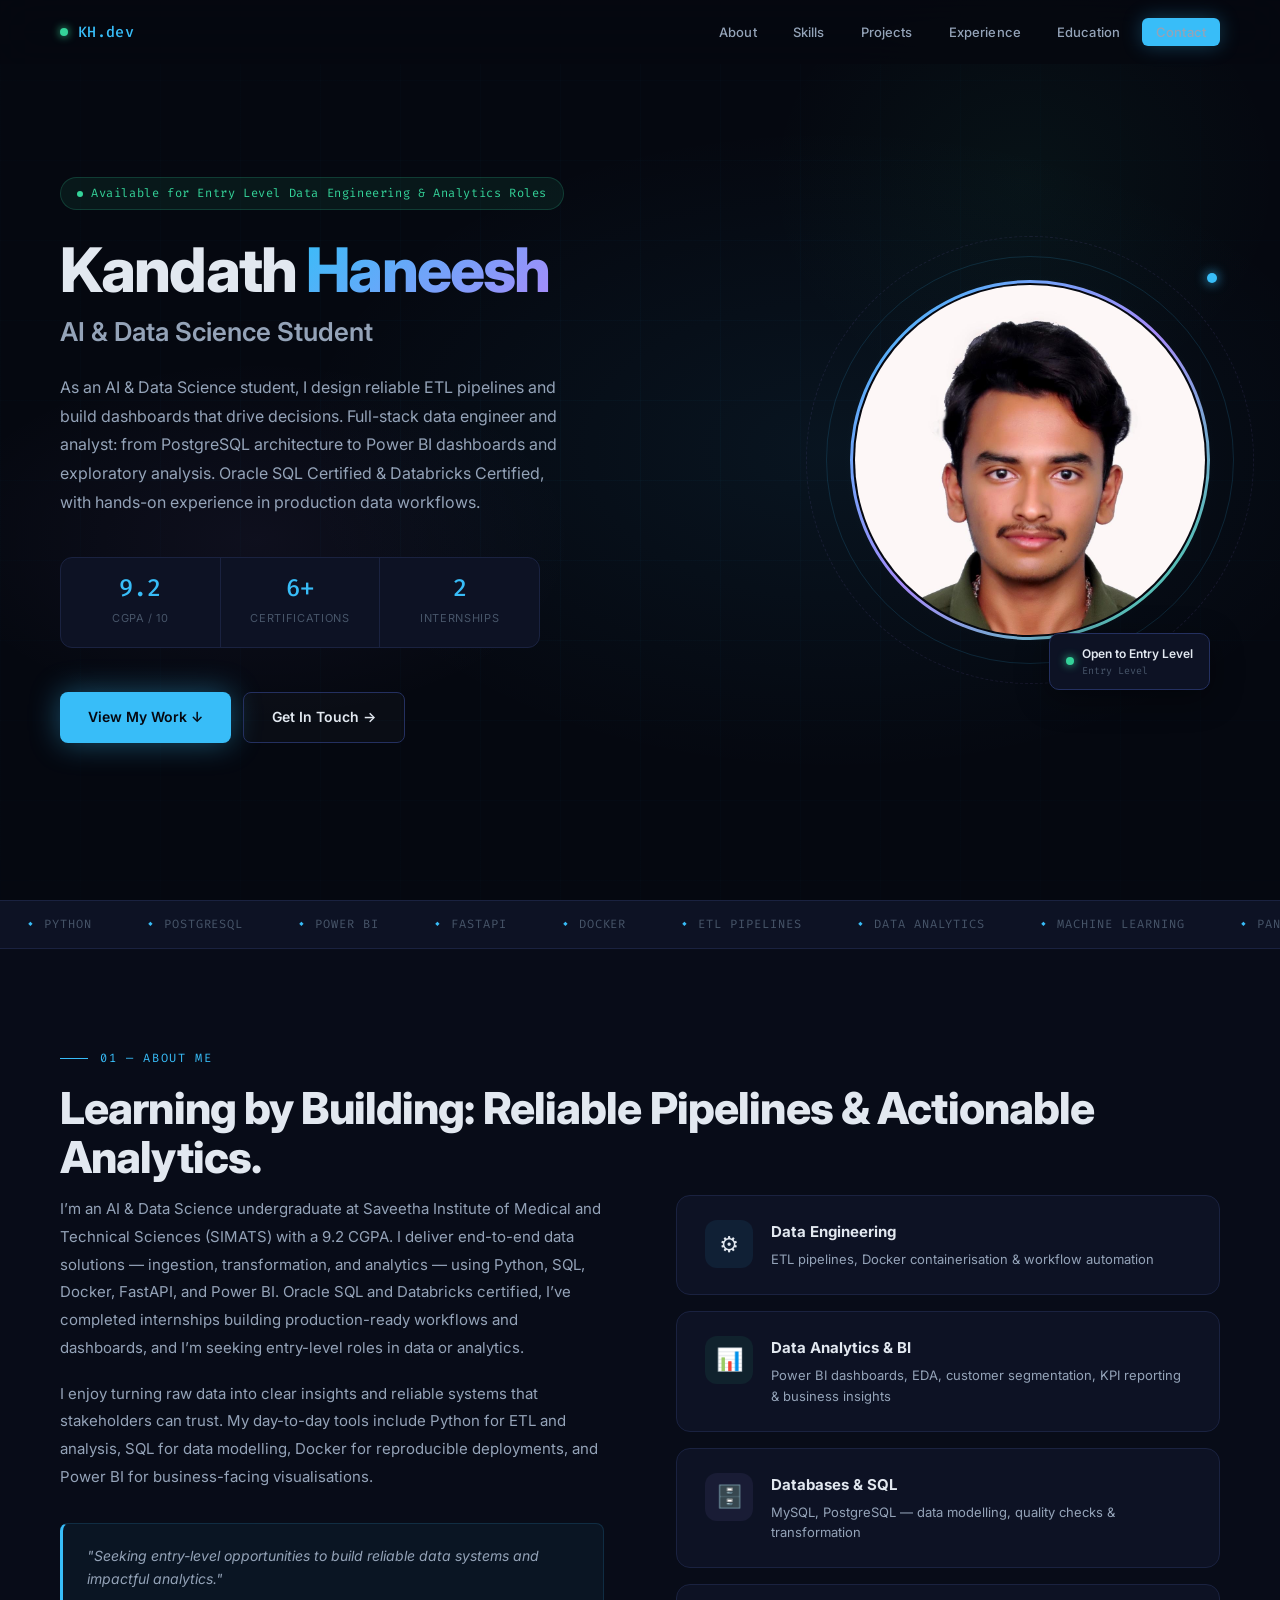
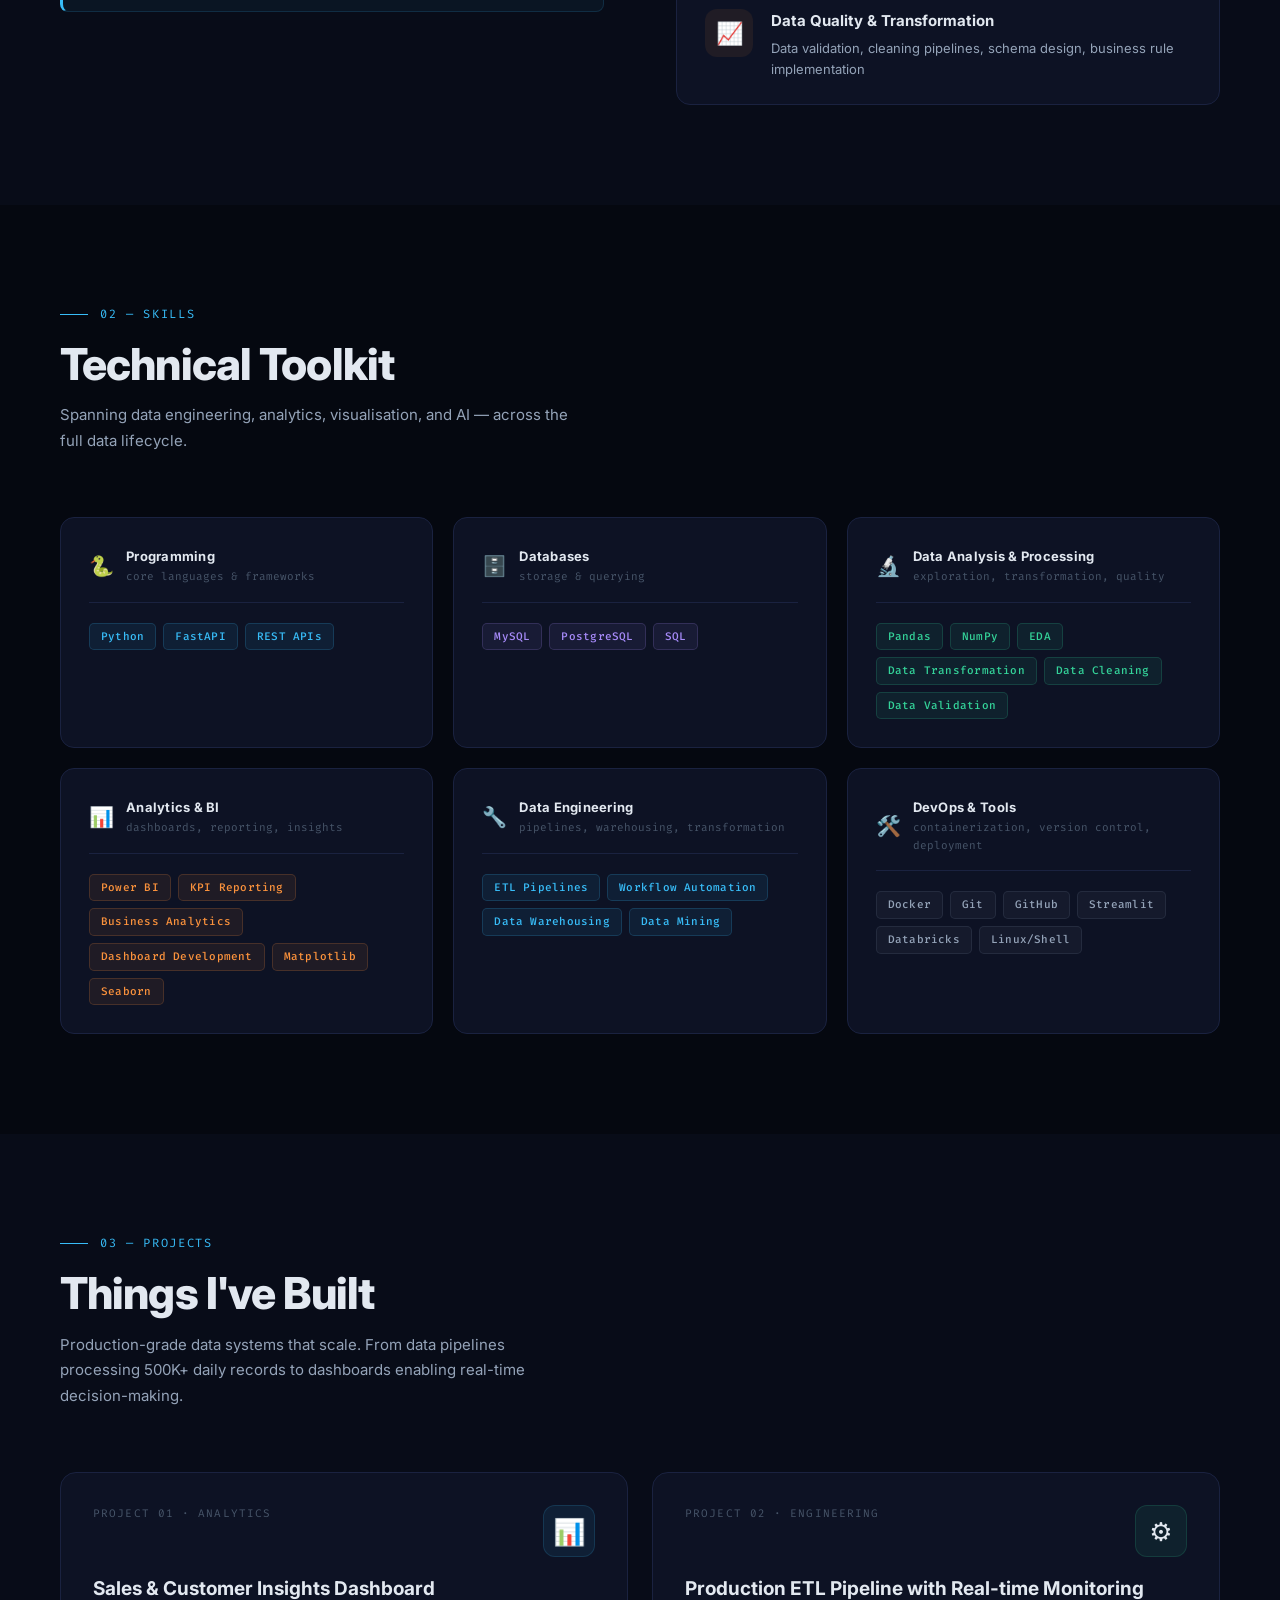
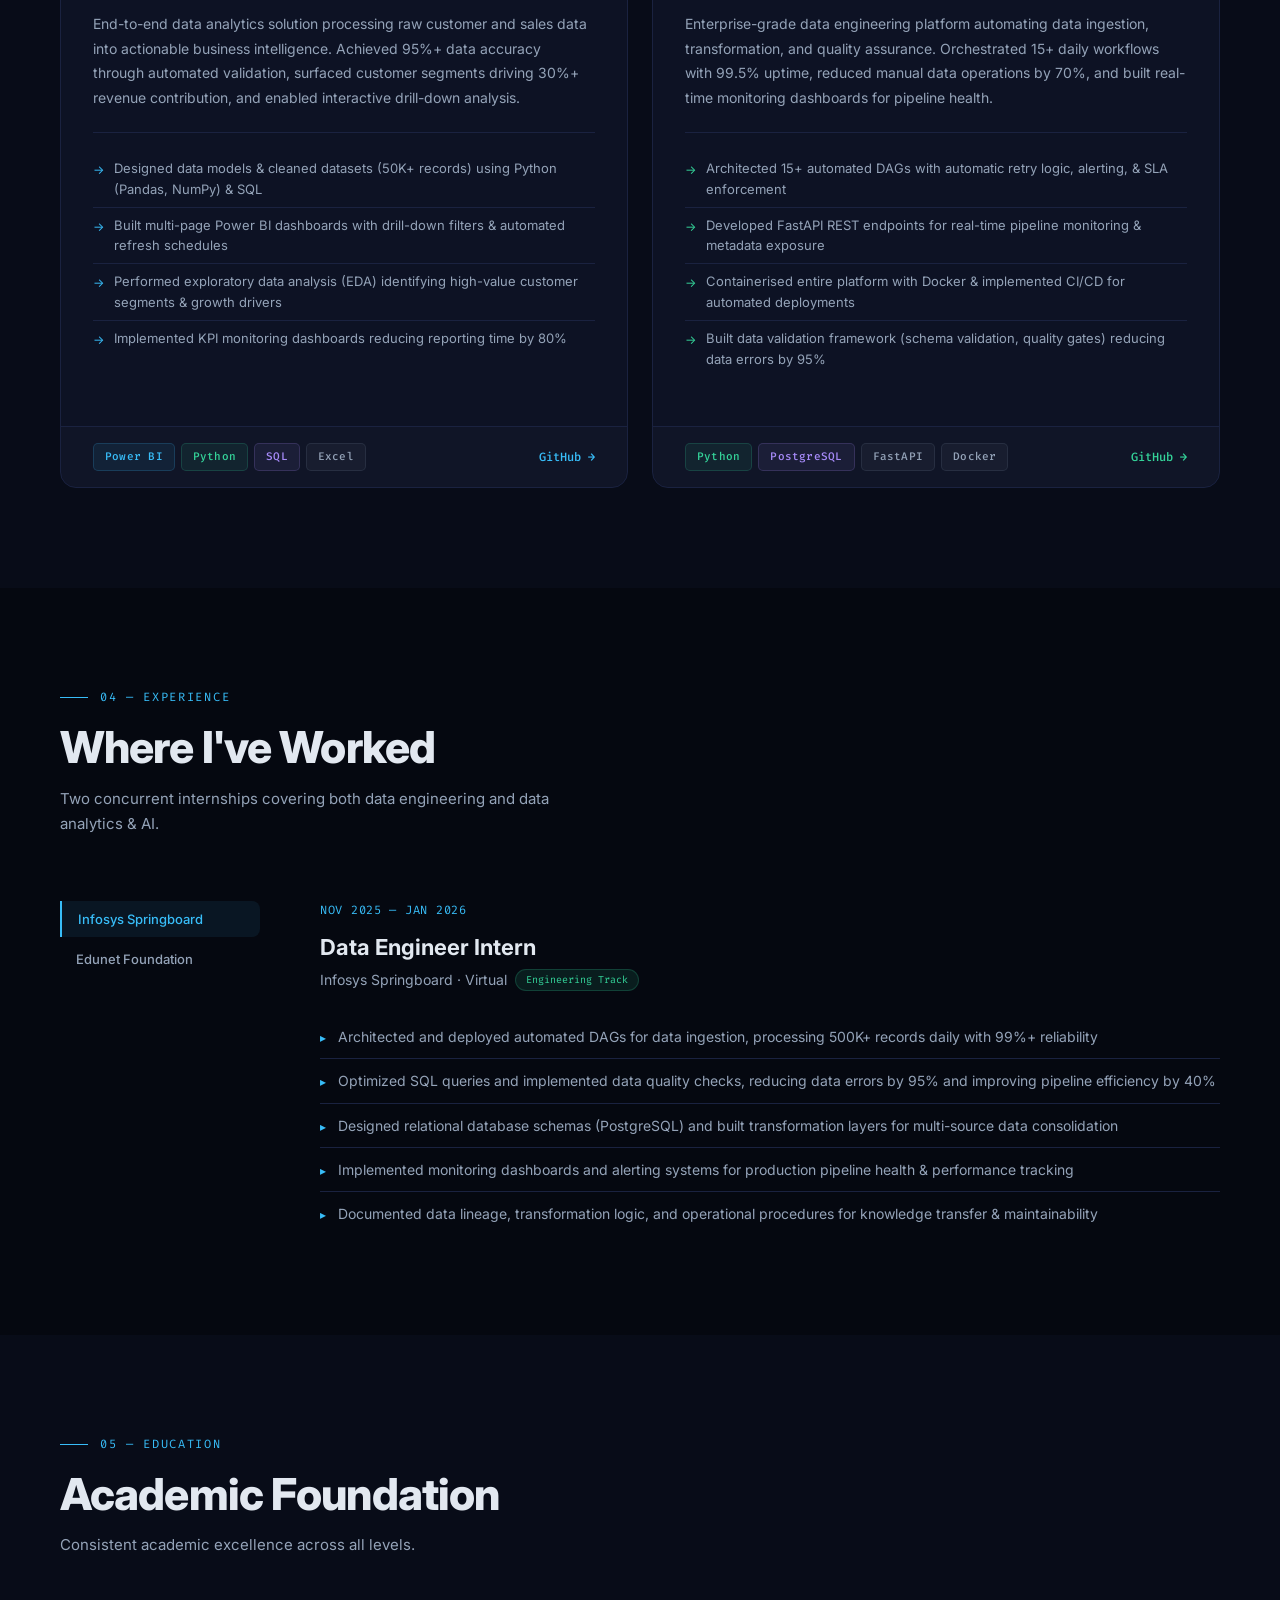
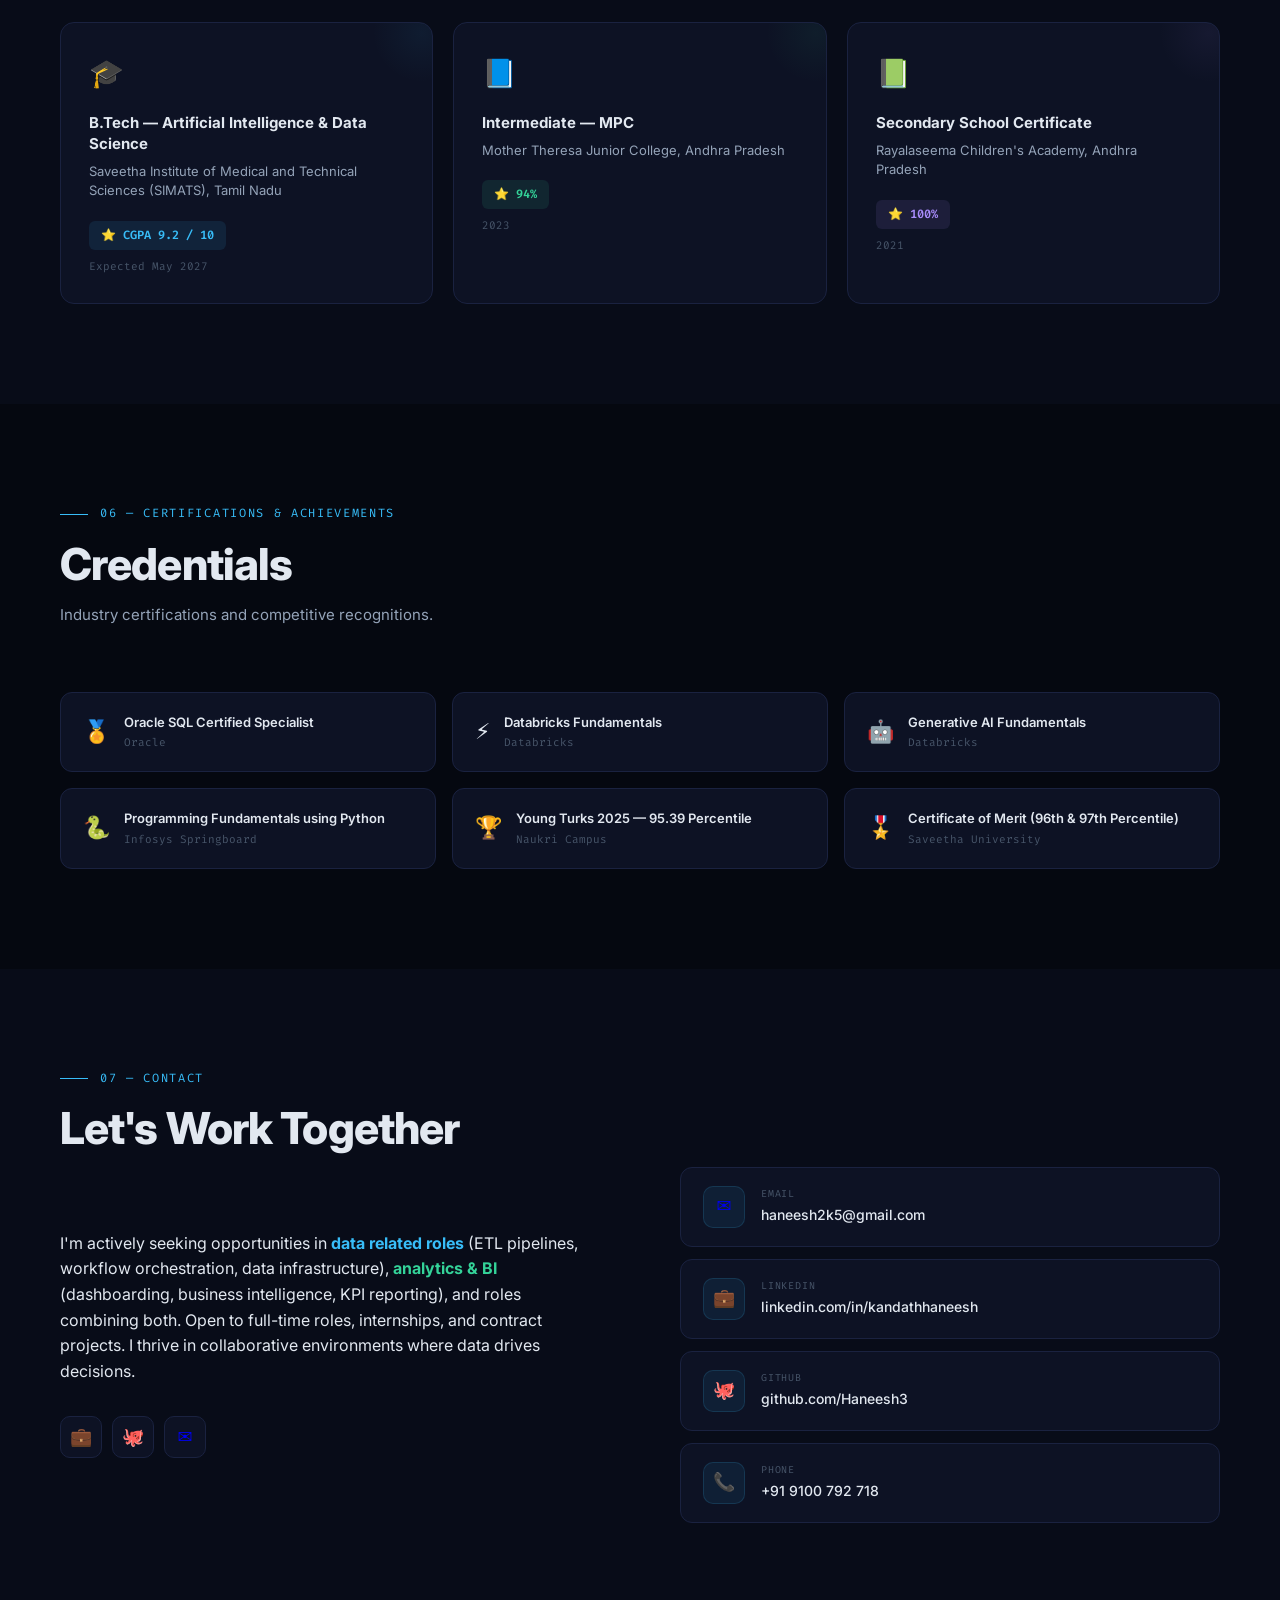
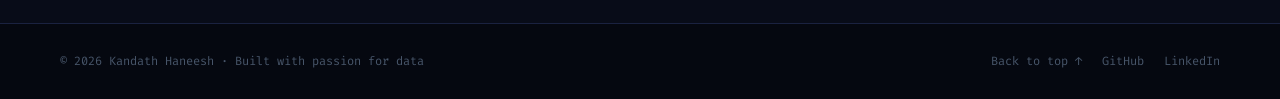
==== commit 5146d686: "Update haneesh_portfolio.html content" ====
--- a/haneesh_portfolio.html
+++ b/haneesh_portfolio.html
@@ -467,7 +467,7 @@
     <h2 class="section-title">Let's Work Together</h2>
     <div class="contact-wrap reveal">
       <div>
-        <p>I'm actively seeking opportunities in <strong style="color:var(--accent)">data engineering</strong> (ETL pipelines, workflow orchestration, data infrastructure), <strong style="color:var(--green)">analytics &amp; BI</strong> (dashboarding, business intelligence, KPI reporting), and roles combining both. Open to full-time roles, internships, and contract projects. I thrive in collaborative environments where data drives decisions.</p>
+        <p>I'm actively seeking opportunities in <strong style="color:var(--accent)">data related roles</strong> (ETL pipelines, workflow orchestration, data infrastructure), <strong style="color:var(--green)">analytics &amp; BI</strong> (dashboarding, business intelligence, KPI reporting), and roles combining both. Open to full-time roles, internships, and contract projects. I thrive in collaborative environments where data drives decisions.</p>
         
         <div class="contact-socials">
           <a href="https://linkedin.com/in/kandathhaneesh" target="_blank" class="social-btn" title="LinkedIn">💼</a>
